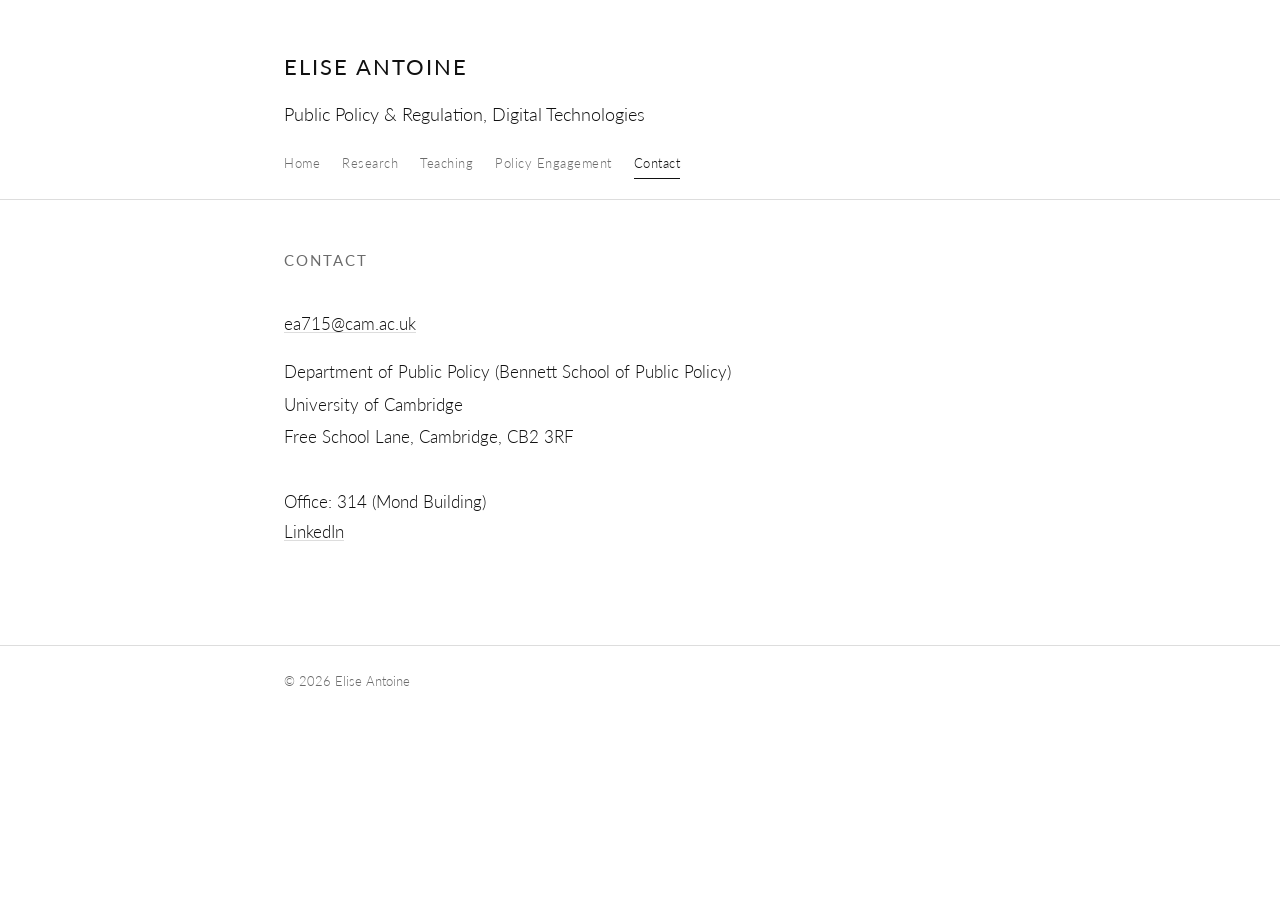
==== contact.html @ 24a494e7 "Initial minimalist static site, migrated from Wix Rebuilds eliseantoine.com as plain HTML/CSS: Home," ====
<!DOCTYPE html>
<html lang="en">
<head>
<meta charset="UTF-8">
<meta name="viewport" content="width=device-width, initial-scale=1.0">
<title>Contact | Elise Antoine</title>
<link rel="preconnect" href="https://fonts.googleapis.com">
<link rel="preconnect" href="https://fonts.gstatic.com" crossorigin>
<link href="https://fonts.googleapis.com/css2?family=Lato:wght@300;400;700&display=swap" rel="stylesheet">
<link rel="stylesheet" href="assets/css/style.css">
</head>
<body>
<header class="site-header">
  <div class="wrap">
    <div class="header-row">
      <div>
        <a class="site-title" href="index.html">ELISE ANTOINE</a>
        <p class="tagline">Public Policy &amp; Regulation, Digital Technologies</p>
      </div>
      <nav class="site-nav">
        <a href="index.html">Home</a>
        <a href="research.html">Research</a>
        <a href="teaching.html">Teaching</a>
        <a href="policy-engagement.html">Policy Engagement</a>
        <a href="contact.html" aria-current="page">Contact</a>
      </nav>
    </div>
  </div>
</header>

<main>
  <div class="wrap">
    <h1>Contact</h1>

    <p><a href="mailto:ea715@cam.ac.uk">ea715@cam.ac.uk</a></p>

    <address>
      Department of Public Policy (Bennett School of Public Policy)<br>
      University of Cambridge<br>
      Free School Lane, Cambridge, CB2 3RF<br><br>
      Office: 314 (Mond Building)
    </address>

    <p><a href="https://www.linkedin.com/in/elise-antoine-197783150/" target="_blank" rel="noopener">LinkedIn</a></p>
  </div>
</main>

<footer class="site-footer">
  <div class="wrap">&copy; <span id="year"></span> Elise Antoine</div>
</footer>
<script>document.getElementById('year').textContent = new Date().getFullYear();</script>
</body>
</html>
---- assets/css/style.css ----
/* Elise Antoine — personal site
   Minimalist layout: black on white, generous whitespace, Lato. */

:root {
  --text: #111111;
  --muted: #6b6b6b;
  --border: #dddddd;
  --max-width: 760px;
}

* {
  box-sizing: border-box;
}

html {
  -webkit-text-size-adjust: 100%;
}

body {
  margin: 0;
  background: #ffffff;
  color: var(--text);
  font-family: "Lato", Arial, Helvetica, sans-serif;
  font-weight: 300;
  font-size: 17px;
  line-height: 1.7;
}

a {
  color: var(--text);
  text-decoration: underline;
  text-decoration-color: var(--border);
  text-underline-offset: 2px;
}

a:hover {
  text-decoration-color: var(--text);
}

.wrap {
  max-width: var(--max-width);
  margin: 0 auto;
  padding: 0 24px;
}

/* Header */

header.site-header {
  border-bottom: 1px solid var(--border);
  padding: 48px 0 20px;
}

.header-row {
  display: flex;
  justify-content: space-between;
  align-items: flex-start;
  flex-wrap: wrap;
  gap: 16px;
}

.site-title {
  font-size: 22px;
  font-weight: 400;
  letter-spacing: 2px;
  text-decoration: none;
  color: var(--text);
}

.site-title:hover {
  text-decoration: none;
}

nav.site-nav {
  display: flex;
  gap: 22px;
  padding-top: 6px;
}

nav.site-nav a {
  font-size: 13px;
  letter-spacing: 0.5px;
  text-decoration: none;
  color: var(--muted);
  padding-bottom: 4px;
}

nav.site-nav a:hover {
  color: var(--text);
}

nav.site-nav a[aria-current="page"] {
  color: var(--text);
  border-bottom: 1px solid var(--text);
}

.tagline {
  margin: 14px 0 0;
  font-size: 18px;
  font-weight: 300;
  color: var(--text);
  max-width: 420px;
}

/* Main content */

main {
  padding: 48px 0 80px;
}

main h1 {
  font-size: 15px;
  font-weight: 400;
  text-transform: uppercase;
  letter-spacing: 2px;
  color: var(--muted);
  margin: 0 0 36px;
}

main h2 {
  font-size: 16px;
  font-weight: 400;
  text-transform: uppercase;
  letter-spacing: 1px;
  margin: 44px 0 16px;
  color: var(--text);
}

main h2:first-of-type {
  margin-top: 0;
}

main p {
  margin: 0 0 18px;
}

.bio-photo {
  float: left;
  width: 220px;
  margin: 0 28px 16px 0;
}

.bio-photo img {
  width: 100%;
  height: auto;
  display: block;
}

.bio-clear {
  clear: both;
}

ul.plain-list {
  list-style: none;
  margin: 0 0 8px;
  padding: 0;
}

ul.plain-list li {
  margin-bottom: 14px;
}

ul.pub-list {
  list-style: none;
  margin: 0 0 8px;
  padding: 0;
}

ul.pub-list li {
  margin-bottom: 20px;
}

.note {
  display: block;
  font-size: 15px;
  color: var(--muted);
  margin-top: 2px;
}

details.abstract {
  margin-bottom: 16px;
  border-top: 1px solid var(--border);
  padding-top: 14px;
}

details.abstract summary {
  cursor: pointer;
  font-weight: 400;
  color: var(--text);
}

details.abstract summary:hover {
  color: var(--muted);
}

details.abstract p {
  margin-top: 14px;
  font-size: 16px;
  color: #333333;
}

address {
  font-style: normal;
  line-height: 1.9;
}

footer.site-footer {
  border-top: 1px solid var(--border);
  padding: 24px 0 48px;
  font-size: 13px;
  color: var(--muted);
}

@media (max-width: 560px) {
  header.site-header {
    padding-top: 32px;
  }

  nav.site-nav {
    gap: 16px;
    flex-wrap: wrap;
  }

  .bio-photo {
    float: none;
    width: 180px;
    margin: 0 0 20px;
  }
}
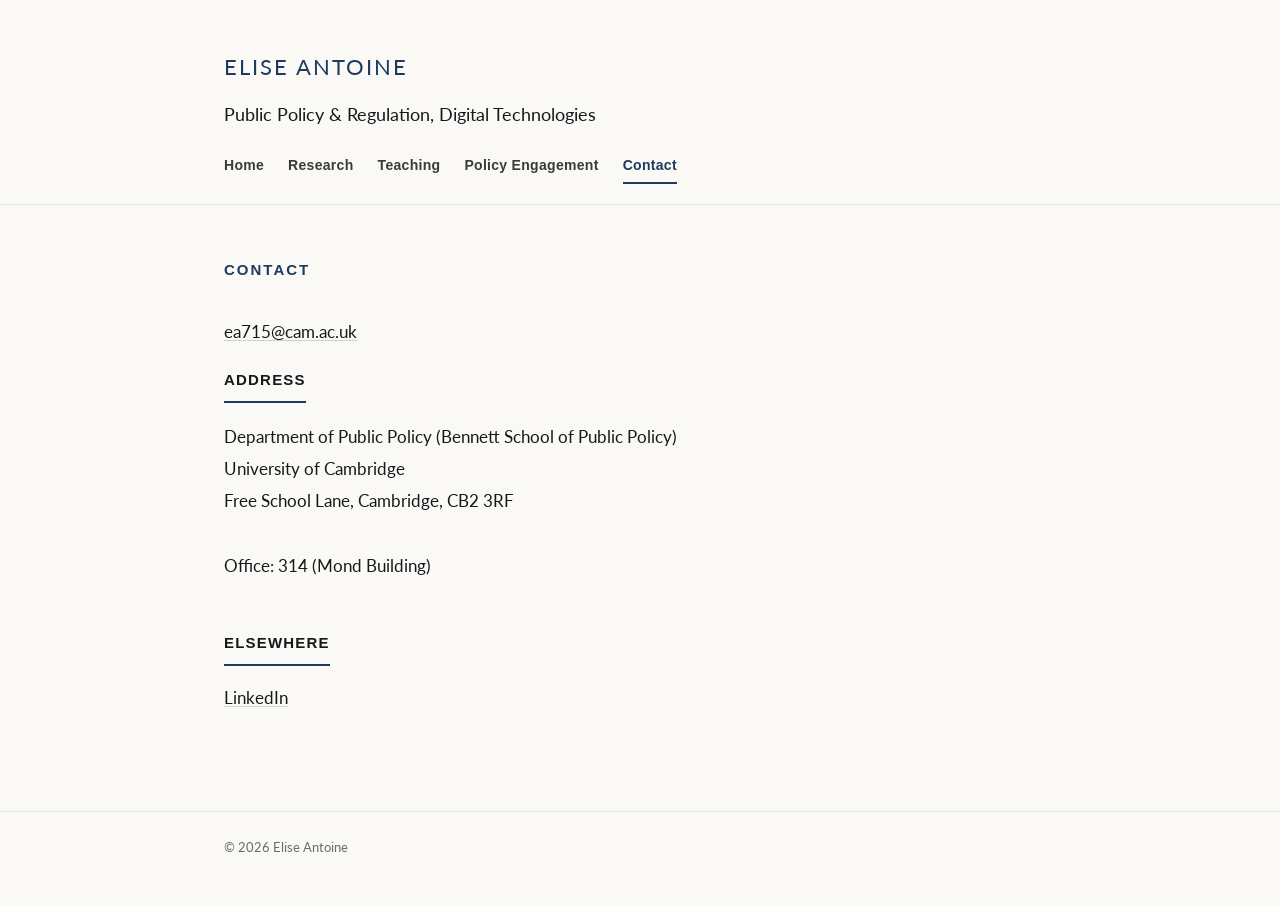
==== commit f460c991: "Refine typography, add photos, favicon, and social preview card Restore original Lato typography wit" ====
--- a/contact.html
+++ b/contact.html
@@ -4,6 +4,20 @@
 <meta charset="UTF-8">
 <meta name="viewport" content="width=device-width, initial-scale=1.0">
 <title>Contact | Elise Antoine</title>
+<meta name="description" content="Contact details for Elise Antoine, Department of Public Policy, Bennett School of Public Policy, University of Cambridge.">
+<link rel="icon" href="favicon.svg" type="image/svg+xml">
+<link rel="icon" href="favicon.png" type="image/png">
+<link rel="alternate icon" href="favicon.ico">
+<link rel="apple-touch-icon" href="apple-touch-icon.png">
+<meta property="og:type" content="website">
+<meta property="og:title" content="Contact | Elise Antoine">
+<meta property="og:description" content="Contact details for Elise Antoine, Department of Public Policy, Bennett School of Public Policy, University of Cambridge.">
+<meta property="og:image" content="https://elise-antoine.github.io/assets/images/og-image.png">
+<meta property="og:url" content="https://elise-antoine.github.io/contact.html">
+<meta name="twitter:card" content="summary_large_image">
+<meta name="twitter:title" content="Contact | Elise Antoine">
+<meta name="twitter:description" content="Contact details for Elise Antoine, Department of Public Policy, Bennett School of Public Policy, University of Cambridge.">
+<meta name="twitter:image" content="https://elise-antoine.github.io/assets/images/og-image.png">
 <link rel="preconnect" href="https://fonts.googleapis.com">
 <link rel="preconnect" href="https://fonts.gstatic.com" crossorigin>
 <link href="https://fonts.googleapis.com/css2?family=Lato:wght@300;400;700&display=swap" rel="stylesheet">
@@ -34,6 +48,7 @@
 
     <p><a href="mailto:ea715@cam.ac.uk">ea715@cam.ac.uk</a></p>
 
+    <h2>Address</h2>
     <address>
       Department of Public Policy (Bennett School of Public Policy)<br>
       University of Cambridge<br>
@@ -41,6 +56,7 @@
       Office: 314 (Mond Building)
     </address>
 
+    <h2>Elsewhere</h2>
     <p><a href="https://www.linkedin.com/in/elise-antoine-197783150/" target="_blank" rel="noopener">LinkedIn</a></p>
   </div>
 </main>
--- a/assets/css/style.css
+++ b/assets/css/style.css
@@ -1,11 +1,15 @@
 /* Elise Antoine — personal site
-   Minimalist layout: black on white, generous whitespace, Lato. */
+   Minimalist layout: black on white, generous whitespace, Lato,
+   one restrained accent color. */
 
 :root {
-  --text: #111111;
+  --bg: #faf9f6;
+  --text: #16181c;
   --muted: #6b6b6b;
-  --border: #dddddd;
-  --max-width: 760px;
+  --border: #e2e2e2;
+  --accent: #1d3a5f;
+  --accent-soft: #1d3a5f33;
+  --max-width: 880px;
 }
 
 * {
@@ -18,10 +22,10 @@
 
 body {
   margin: 0;
-  background: #ffffff;
+  background: var(--bg);
   color: var(--text);
   font-family: "Lato", Arial, Helvetica, sans-serif;
-  font-weight: 300;
+  font-weight: 400;
   font-size: 17px;
   line-height: 1.7;
 }
@@ -29,12 +33,15 @@
 a {
   color: var(--text);
   text-decoration: underline;
-  text-decoration-color: var(--border);
+  text-decoration-color: var(--accent-soft);
+  text-decoration-thickness: 1px;
   text-underline-offset: 2px;
+  transition: color 0.15s ease, text-decoration-color 0.15s ease;
 }
 
 a:hover {
-  text-decoration-color: var(--text);
+  color: var(--accent);
+  text-decoration-color: var(--accent);
 }
 
 .wrap {
@@ -63,40 +70,43 @@
   font-weight: 400;
   letter-spacing: 2px;
   text-decoration: none;
-  color: var(--text);
+  color: var(--accent);
 }
 
 .site-title:hover {
   text-decoration: none;
+  color: var(--accent);
 }
 
 nav.site-nav {
   display: flex;
-  gap: 22px;
-  padding-top: 6px;
+  gap: 24px;
+  padding-top: 8px;
 }
 
 nav.site-nav a {
-  font-size: 13px;
-  letter-spacing: 0.5px;
+  font-size: 14px;
+  font-weight: 700;
+  letter-spacing: 0.3px;
   text-decoration: none;
-  color: var(--muted);
+  color: #3a3a3a;
   padding-bottom: 4px;
+  border-bottom: 2px solid transparent;
 }
 
 nav.site-nav a:hover {
-  color: var(--text);
+  color: var(--accent);
 }
 
 nav.site-nav a[aria-current="page"] {
-  color: var(--text);
-  border-bottom: 1px solid var(--text);
+  color: var(--accent);
+  border-bottom: 2px solid var(--accent);
 }
 
 .tagline {
   margin: 14px 0 0;
   font-size: 18px;
-  font-weight: 300;
+  font-weight: 400;
   color: var(--text);
   max-width: 420px;
 }
@@ -104,25 +114,28 @@
 /* Main content */
 
 main {
-  padding: 48px 0 80px;
+  padding: 52px 0 80px;
 }
 
 main h1 {
   font-size: 15px;
-  font-weight: 400;
+  font-weight: 700;
   text-transform: uppercase;
   letter-spacing: 2px;
-  color: var(--muted);
+  color: var(--accent);
   margin: 0 0 36px;
 }
 
 main h2 {
-  font-size: 16px;
-  font-weight: 400;
+  font-size: 15px;
+  font-weight: 700;
   text-transform: uppercase;
-  letter-spacing: 1px;
-  margin: 44px 0 16px;
-  color: var(--text);
+  letter-spacing: 1.2px;
+  margin: 48px 0 18px;
+  padding-bottom: 8px;
+  color: var(--text);
+  border-bottom: 2px solid var(--accent);
+  display: inline-block;
 }
 
 main h2:first-of-type {
@@ -149,6 +162,40 @@
   clear: both;
 }
 
+figure {
+  margin: 0;
+}
+
+figcaption {
+  font-size: 13px;
+  color: var(--muted);
+  margin-top: 8px;
+}
+
+.award-figure {
+  float: right;
+  width: 160px;
+  margin: 4px 0 12px 20px;
+}
+
+.award-figure img {
+  width: 100%;
+  height: auto;
+  display: block;
+  border: 1px solid var(--border);
+}
+
+.project-figure {
+  margin: 8px 0 28px;
+}
+
+.project-figure img {
+  width: 100%;
+  height: auto;
+  display: block;
+  border: 1px solid var(--border);
+}
+
 ul.plain-list {
   list-style: none;
   margin: 0 0 8px;
@@ -167,12 +214,20 @@
 
 ul.pub-list li {
   margin-bottom: 20px;
+  padding-left: 16px;
+  border-left: 2px solid var(--border);
+}
+
+ul.pub-list li::after {
+  content: "";
+  display: table;
+  clear: both;
 }
 
 .note {
   display: block;
   font-size: 15px;
-  color: var(--muted);
+  color: var(--accent);
   margin-top: 2px;
 }
 
@@ -184,12 +239,15 @@
 
 details.abstract summary {
   cursor: pointer;
-  font-weight: 400;
-  color: var(--text);
+  font-weight: 700;
+  font-size: 14px;
+  text-transform: uppercase;
+  letter-spacing: 0.5px;
+  color: var(--accent);
 }
 
 details.abstract summary:hover {
-  color: var(--muted);
+  color: var(--text);
 }
 
 details.abstract p {
@@ -225,4 +283,10 @@
     width: 180px;
     margin: 0 0 20px;
   }
-}
+
+  .award-figure {
+    float: none;
+    width: 200px;
+    margin: 0 0 16px;
+  }
+}
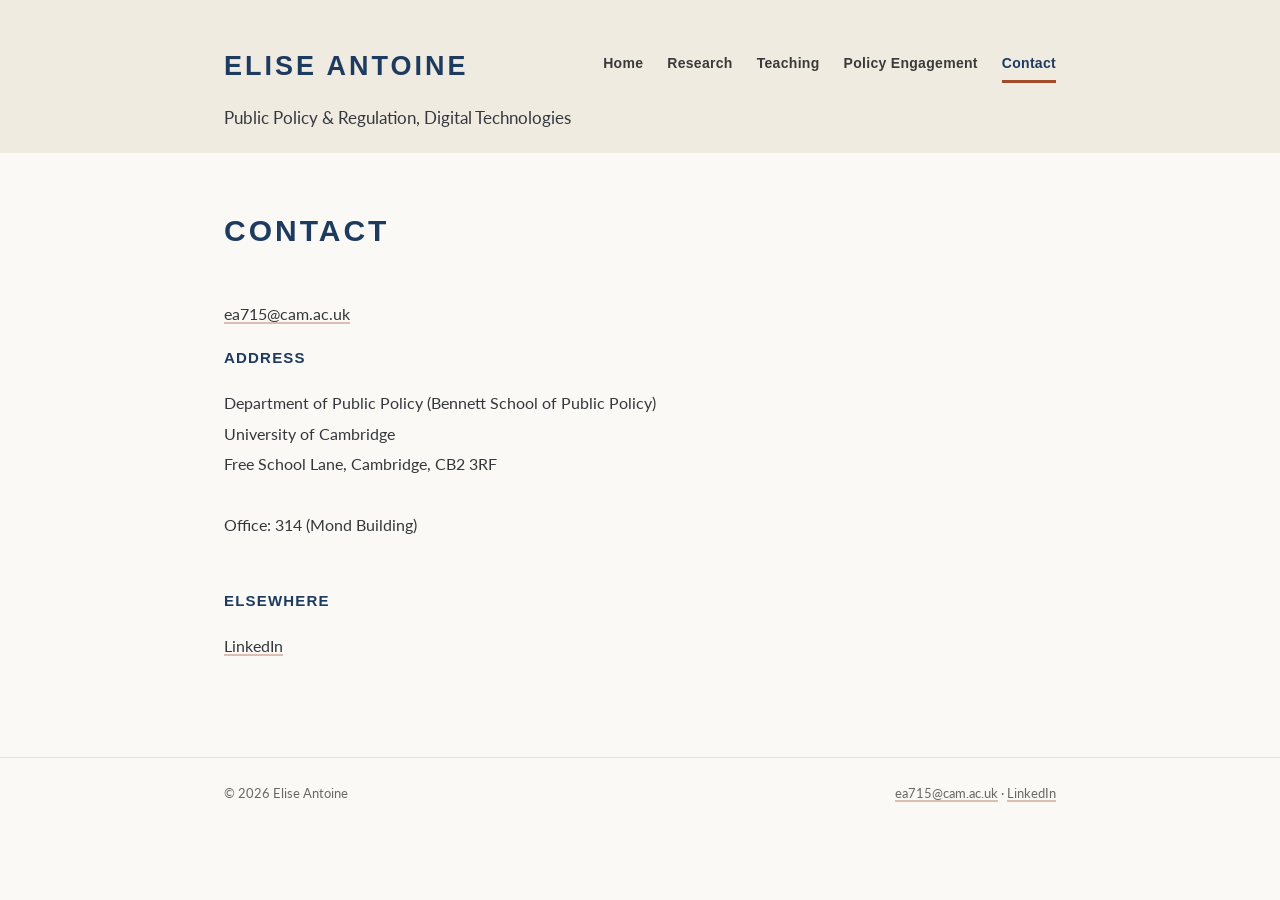
==== commit 9ff0ac22: "Redesign palette and layout, add footer contact line, update CV and icons Navy with a rust-brown acc" ====
--- a/contact.html
+++ b/contact.html
@@ -62,7 +62,7 @@
 </main>
 
 <footer class="site-footer">
-  <div class="wrap">&copy; <span id="year"></span> Elise Antoine</div>
+  <div class="wrap footer-row"><span>&copy; <span id="year"></span> Elise Antoine</span><span><a href="mailto:ea715@cam.ac.uk">ea715@cam.ac.uk</a> &middot; <a href="https://www.linkedin.com/in/elise-antoine-197783150/" target="_blank" rel="noopener">LinkedIn</a></span></div>
 </footer>
 <script>document.getElementById('year').textContent = new Date().getFullYear();</script>
 </body>
--- a/assets/css/style.css
+++ b/assets/css/style.css
@@ -4,11 +4,13 @@
 
 :root {
   --bg: #faf9f6;
-  --text: #16181c;
-  --muted: #6b6b6b;
-  --border: #e2e2e2;
+  --text: #34373c;
+  --muted: #6b6760;
+  --border: #e5e2da;
   --accent: #1d3a5f;
   --accent-soft: #1d3a5f33;
+  --warm: #a24a2a;
+  --warm-soft: #a24a2a55;
   --max-width: 880px;
 }
 
@@ -26,20 +28,31 @@
   color: var(--text);
   font-family: "Lato", Arial, Helvetica, sans-serif;
   font-weight: 400;
-  font-size: 17px;
+  font-size: 16px;
   line-height: 1.7;
 }
 
 a {
   color: var(--text);
   text-decoration: underline;
-  text-decoration-color: var(--accent-soft);
-  text-decoration-thickness: 1px;
+  text-decoration-color: var(--warm-soft);
+  text-decoration-thickness: 2px;
   text-underline-offset: 2px;
   transition: color 0.15s ease, text-decoration-color 0.15s ease;
 }
 
 a:hover {
+  color: var(--warm);
+  text-decoration-color: var(--warm);
+}
+
+body.home main a {
+  color: var(--warm);
+  text-decoration-thickness: 1px;
+  text-underline-offset: 3px;
+}
+
+body.home main a:hover {
   color: var(--accent);
   text-decoration-color: var(--accent);
 }
@@ -53,8 +66,8 @@
 /* Header */
 
 header.site-header {
-  border-bottom: 1px solid var(--border);
-  padding: 48px 0 20px;
+  background: #f0ebe1;
+  padding: 44px 0 20px;
 }
 
 .header-row {
@@ -66,16 +79,16 @@
 }
 
 .site-title {
-  font-size: 22px;
-  font-weight: 400;
-  letter-spacing: 2px;
+  font-size: 27px;
+  font-weight: 700;
+  letter-spacing: 3px;
   text-decoration: none;
   color: var(--accent);
 }
 
 .site-title:hover {
   text-decoration: none;
-  color: var(--accent);
+  color: var(--warm);
 }
 
 nav.site-nav {
@@ -95,17 +108,17 @@
 }
 
 nav.site-nav a:hover {
-  color: var(--accent);
+  color: var(--warm);
 }
 
 nav.site-nav a[aria-current="page"] {
   color: var(--accent);
-  border-bottom: 2px solid var(--accent);
+  border-bottom: 3px solid var(--warm);
 }
 
 .tagline {
   margin: 14px 0 0;
-  font-size: 18px;
+  font-size: 17px;
   font-weight: 400;
   color: var(--text);
   max-width: 420px;
@@ -118,12 +131,12 @@
 }
 
 main h1 {
-  font-size: 15px;
+  font-size: 30px;
   font-weight: 700;
   text-transform: uppercase;
-  letter-spacing: 2px;
-  color: var(--accent);
-  margin: 0 0 36px;
+  letter-spacing: 3px;
+  color: var(--accent);
+  margin: 0 0 44px;
 }
 
 main h2 {
@@ -132,10 +145,7 @@
   text-transform: uppercase;
   letter-spacing: 1.2px;
   margin: 48px 0 18px;
-  padding-bottom: 8px;
-  color: var(--text);
-  border-bottom: 2px solid var(--accent);
-  display: inline-block;
+  color: var(--accent);
 }
 
 main h2:first-of-type {
@@ -148,14 +158,15 @@
 
 .bio-photo {
   float: left;
-  width: 220px;
-  margin: 0 28px 16px 0;
+  width: 260px;
+  margin: 0 38px 22px 0;
 }
 
 .bio-photo img {
   width: 100%;
   height: auto;
   display: block;
+  box-shadow: 10px 10px 0 var(--warm);
 }
 
 .bio-clear {
@@ -243,22 +254,61 @@
   font-size: 14px;
   text-transform: uppercase;
   letter-spacing: 0.5px;
-  color: var(--accent);
+  color: var(--warm);
 }
 
 details.abstract summary:hover {
-  color: var(--text);
+  color: var(--accent);
+}
+
+a.read {
+  margin-left: 22px;
+  font-size: 14px;
+  font-weight: 700;
+  text-transform: uppercase;
+  letter-spacing: 0.5px;
+  text-decoration: none;
+  color: var(--warm);
+}
+
+a.read::after {
+  content: " \2197";
+}
+
+a.read:hover {
+  color: var(--accent);
+}
+
+.pub-actions {
+  margin-bottom: 16px;
+  border-top: 1px solid var(--border);
+  padding-top: 14px;
+}
+
+.pub-actions a.read {
+  margin-left: 0;
 }
 
 details.abstract p {
   margin-top: 14px;
-  font-size: 16px;
+  font-size: 15px;
   color: #333333;
 }
 
 address {
   font-style: normal;
   line-height: 1.9;
+}
+
+.footer-row {
+  display: flex;
+  justify-content: space-between;
+  flex-wrap: wrap;
+  gap: 8px 24px;
+}
+
+footer.site-footer a {
+  color: var(--muted);
 }
 
 footer.site-footer {
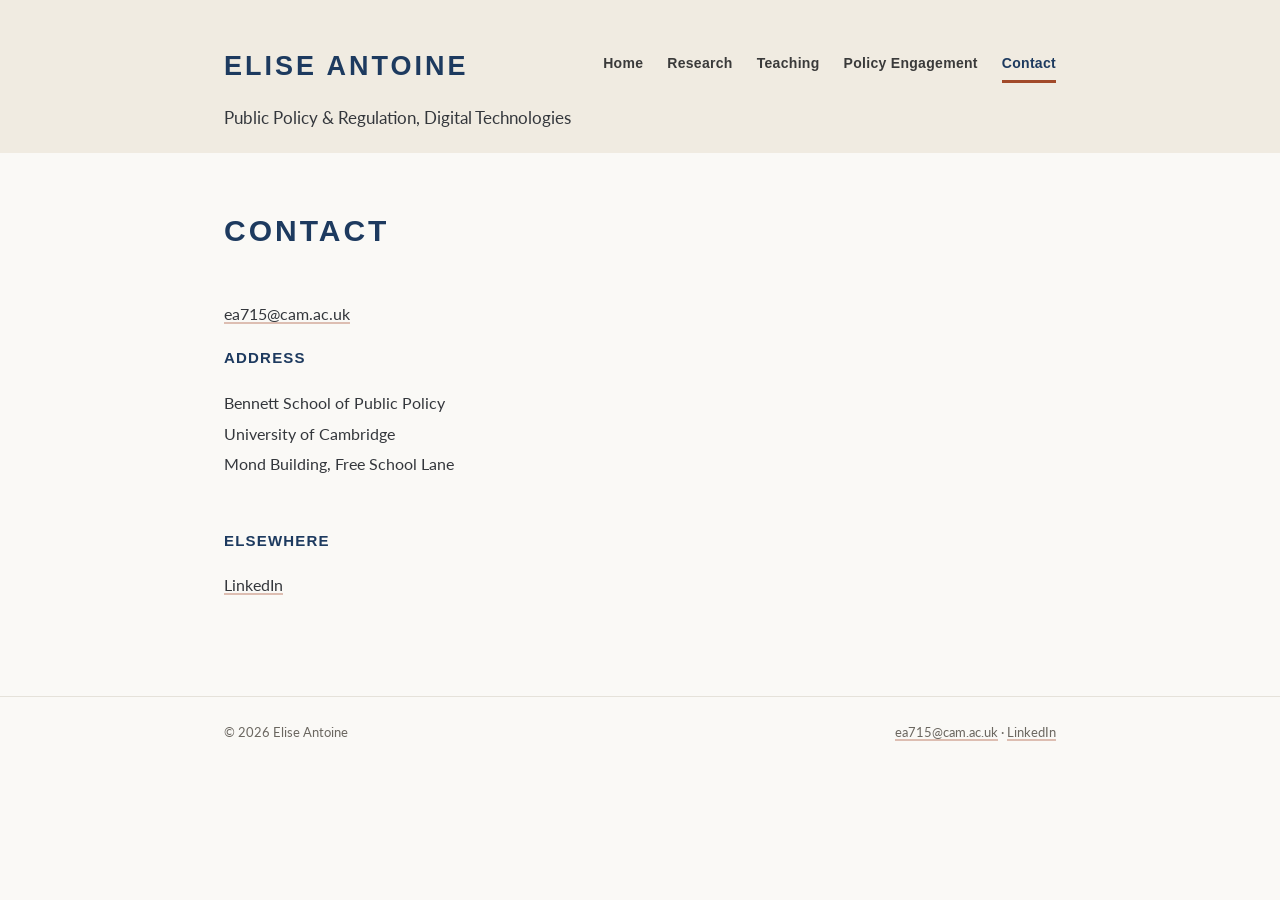
==== commit 1657a8f0: "Correct address on contact page Co-Authored-By: Claude Sonnet 5 <noreply@anthropic.com>" ====
--- a/contact.html
+++ b/contact.html
@@ -4,19 +4,19 @@
 <meta charset="UTF-8">
 <meta name="viewport" content="width=device-width, initial-scale=1.0">
 <title>Contact | Elise Antoine</title>
-<meta name="description" content="Contact details for Elise Antoine, Department of Public Policy, Bennett School of Public Policy, University of Cambridge.">
+<meta name="description" content="Contact details for Elise Antoine, Bennett School of Public Policy, University of Cambridge.">
 <link rel="icon" href="favicon.svg" type="image/svg+xml">
 <link rel="icon" href="favicon.png" type="image/png">
 <link rel="alternate icon" href="favicon.ico">
 <link rel="apple-touch-icon" href="apple-touch-icon.png">
 <meta property="og:type" content="website">
 <meta property="og:title" content="Contact | Elise Antoine">
-<meta property="og:description" content="Contact details for Elise Antoine, Department of Public Policy, Bennett School of Public Policy, University of Cambridge.">
+<meta property="og:description" content="Contact details for Elise Antoine, Bennett School of Public Policy, University of Cambridge.">
 <meta property="og:image" content="https://elise-antoine.github.io/assets/images/og-image.png">
 <meta property="og:url" content="https://elise-antoine.github.io/contact.html">
 <meta name="twitter:card" content="summary_large_image">
 <meta name="twitter:title" content="Contact | Elise Antoine">
-<meta name="twitter:description" content="Contact details for Elise Antoine, Department of Public Policy, Bennett School of Public Policy, University of Cambridge.">
+<meta name="twitter:description" content="Contact details for Elise Antoine, Bennett School of Public Policy, University of Cambridge.">
 <meta name="twitter:image" content="https://elise-antoine.github.io/assets/images/og-image.png">
 <link rel="preconnect" href="https://fonts.googleapis.com">
 <link rel="preconnect" href="https://fonts.gstatic.com" crossorigin>
@@ -50,10 +50,9 @@
 
     <h2>Address</h2>
     <address>
-      Department of Public Policy (Bennett School of Public Policy)<br>
+      Bennett School of Public Policy<br>
       University of Cambridge<br>
-      Free School Lane, Cambridge, CB2 3RF<br><br>
-      Office: 314 (Mond Building)
+      Mond Building, Free School Lane
     </address>
 
     <h2>Elsewhere</h2>
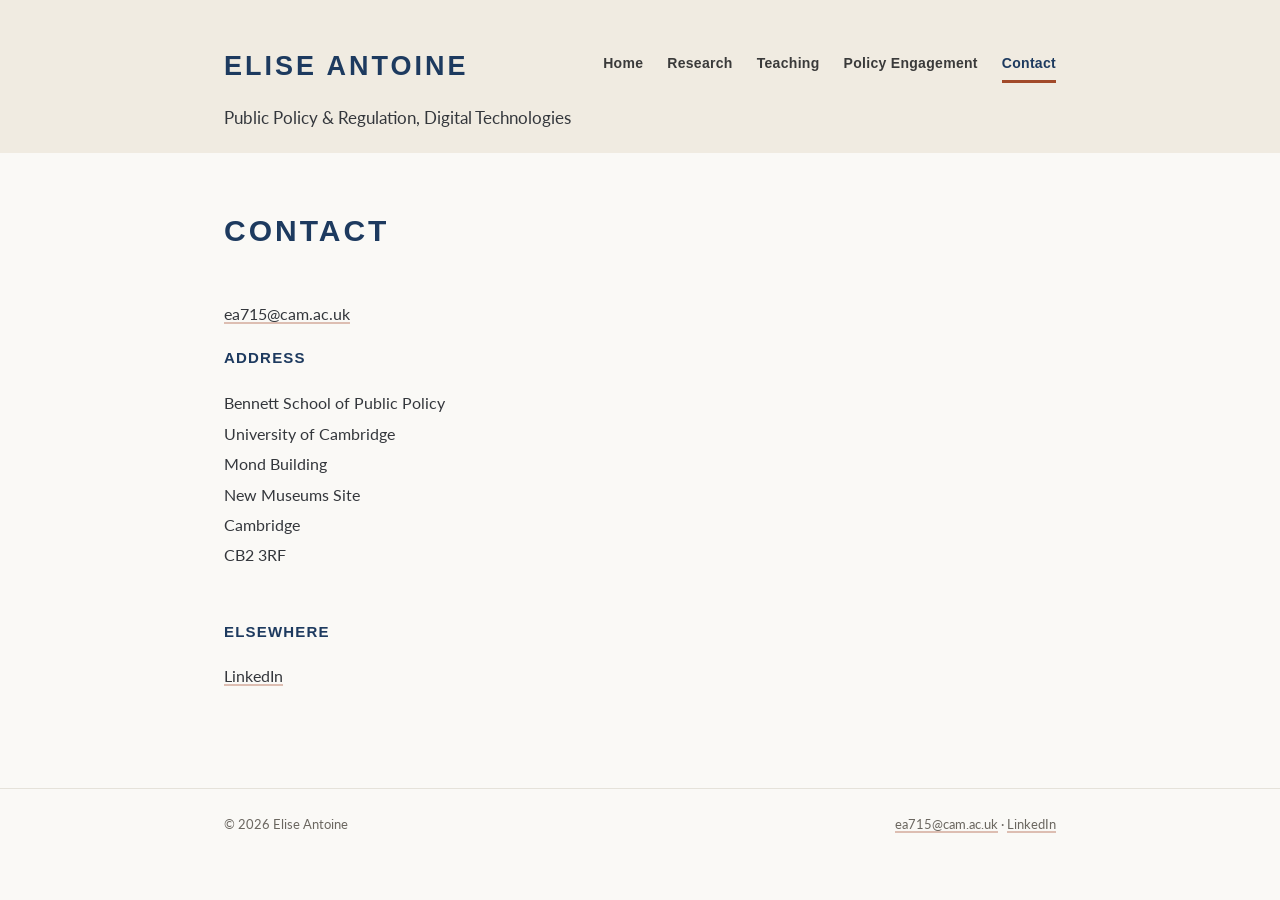
==== commit 7ee8663d: "Add full address with postcode; colour x.Machina link like home links Co-Authored-By: Claude Sonnet " ====
--- a/contact.html
+++ b/contact.html
@@ -52,7 +52,10 @@
     <address>
       Bennett School of Public Policy<br>
       University of Cambridge<br>
-      Mond Building, Free School Lane
+      Mond Building<br>
+      New Museums Site<br>
+      Cambridge<br>
+      CB2 3RF
     </address>
 
     <h2>Elsewhere</h2>
--- a/assets/css/style.css
+++ b/assets/css/style.css
@@ -46,13 +46,15 @@
   text-decoration-color: var(--warm);
 }
 
-body.home main a {
+body.home main a,
+a.accent-link {
   color: var(--warm);
   text-decoration-thickness: 1px;
   text-underline-offset: 3px;
 }
 
-body.home main a:hover {
+body.home main a:hover,
+a.accent-link:hover {
   color: var(--accent);
   text-decoration-color: var(--accent);
 }
